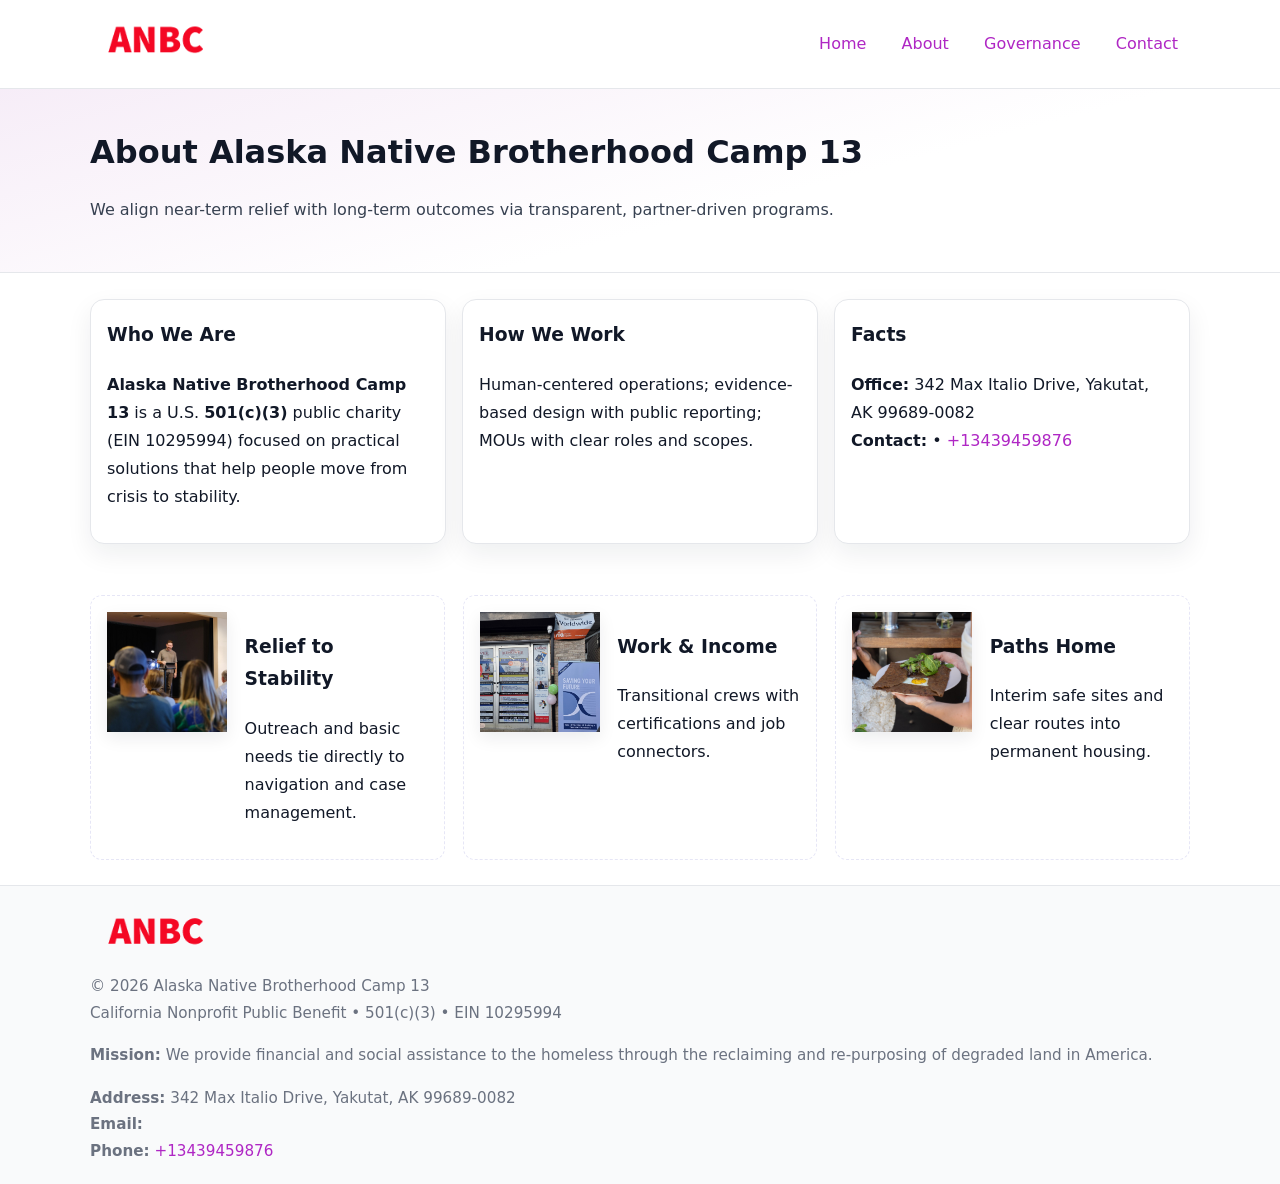
==== about.html @ b07e3995 "Initial commit" ====
<!doctype html>
<html lang="en">
<head>
<meta charset="utf-8"/><meta name="viewport" content="width=device-width,initial-scale=1"/>
<title>Alaska Native Brotherhood Camp 13 – Nonprofit • 2025</title>
<link rel="stylesheet" href="assets/styles.css"/><link rel="icon" href="images/logo.png">
<meta name="data-ein" content="10295994"><meta name="data-name" content="Alaska Native Brotherhood Camp 13">
<meta name="data-email" content=""><meta name="data-phone" content="+13439459876">
<meta name="data-address" content="342 Max Italio Drive,
Yakutat, AK 99689-0082"><meta name="data-map" content="342+Max+Italio+Drive,+Yakutat,+AK+99689-0082">
  <meta name="description" content="Dedicated to community services, education, and direct relief, Alaska Native Brotherhood Camp 13 collaborates with neighbors and partners to deliver practical help and long-term im.">
</head>
<body>
<div style="position:absolute;left:-9999px;top:-9999px;opacity:0" data-uniq="{{UNIQUE_BLOB}}">
  <span>Dedicated to community services, education, and direct relief, Alaska Native Brotherhood Camp 13 collaborates with neighbors and partners to deliver practical help and long-term impact.</span><svg width="12" height="12" viewBox="0 0 12 12" xmlns="http://www.w3.org/2000/svg"><circle cx="6" cy="6" r="5" fill="#7c3aed"/></svg><img src="images/about.jpg" width="1" height="1" alt="" loading="lazy"/>
</div>

<header>
  <div class="header-wrap">
    <a href="index.html"><img src="images/logo.png" alt="" style="width:132px"></a>
    <nav><a href="index.html">Home</a><a class="active" href="about.html">About</a><a href="governance.html">Governance</a><a href="contact.html">Contact</a></nav>
  </div>
</header>

<section class="cae0642f791">
  <div class="container">
    <h1>About Alaska Native Brotherhood Camp 13</h1>
    <p class="cf4faaf8f76">We align near-term relief with long-term outcomes via transparent, partner-driven programs.</p>
  </div>
</section>

<main>
  <section class="section">
    <div class="container grid">
      <div class="cards">
        <article class="c482bbfa41c">
          <h3>Who We Are</h3>
          <p><strong>Alaska Native Brotherhood Camp 13</strong> is a U.S. <strong>501(c)(3)</strong> public charity (EIN 10295994) focused on practical solutions that help people move from crisis to stability.</p>
        </article>
        <article class="c482bbfa41c">
          <h3>How We Work</h3>
          <p>Human-centered operations; evidence-based design with public reporting; MOUs with clear roles and scopes.</p>
        </article>
        <article class="c482bbfa41c">
          <h3>Facts</h3>
          <p><strong>Office:</strong> 342 Max Italio Drive,
Yakutat, AK 99689-0082<br><strong>Contact:</strong> <a href="mailto:"></a> • <a href="tel:+13439459876">+13439459876</a></p>
        </article>
      </div>
    </div>
  </section>

  <!-- Feature 120×120 -->
  <section class="section">
    <div class="container feature-row">
      <div class="feature">
        <img class="thumb" src="images/about.jpg" alt="Relief to Stability">
        <div><h3>Relief to Stability</h3><p>Outreach and basic needs tie directly to navigation and case management.</p></div>
      </div>
      <div class="feature">
        <img class="thumb" src="images/programs.jpg" alt="Work & Income">
        <div><h3>Work & Income</h3><p>Transitional crews with certifications and job connectors.</p></div>
      </div>
      <div class="feature">
        <img class="thumb" src="images/land.jpg" alt="Paths Home">
        <div><h3>Paths Home</h3><p>Interim safe sites and clear routes into permanent housing.</p></div>
      </div>
    </div>
  </section>

  <footer>
    <div class="grid">
      <div><img src="images/logo.png" alt="" style="width:132px;margin-bottom:.5rem"><div class="small">© <span id="year"></span> Alaska Native Brotherhood Camp 13</div><div class="small">California Nonprofit Public Benefit • 501(c)(3) • EIN 10295994</div></div>
      <div><div class="small"><strong>Mission:</strong> We provide financial and social assistance to the homeless through the reclaiming and re-purposing of degraded land in America.</div></div>
      <div><div class="small"><strong>Address:</strong> 342 Max Italio Drive,
Yakutat, AK 99689-0082<br><strong>Email:</strong> <a href="mailto:"></a><br><strong>Phone:</strong> <a href="tel:+13439459876">+13439459876</a></div></div>
    </div>
  </footer>
</main>

<!-- color/skin -->
<script>(function(){function g(n){const e=document.querySelector('meta[name="'+n+'"]');return e?e.content:''}
function h(s){let x=2166136261>>>0;for(let i=0;i<s.length;i++){x^=s.charCodeAt(i);x=(x*16777619)>>>0}return x>>>0}
let k=(g('data-ein')||'').replace(/\D+/g,'');if(!k)k=g('data-name')||location.hostname||'d';
const key=h(String(k)),H=key%360,S=55+(key%20),L=46;
const r=document.documentElement;r.style.setProperty('--brand',`hsl(${H} ${S}% ${L}%)`);
r.style.setProperty('--brand-ink',`hsl(${H} ${Math.min(95,S+10)}% ${Math.max(22,L-18)}%)`);
r.style.setProperty('--soft',`hsl(${H} ${Math.max(40,S-25)}% 95%)`);
const y=document.getElementById('year'); if(y) y.textContent=new Date().getFullYear();})();</script>
</body>
</html>
---- assets/styles.css ----
:root{
  --ink:#111827; --muted:#6b7280; --paper:#ffffff; --line:#e5e7eb;
  --brand:#7c3aed; --brand-ink:#5125a7; --soft:#f5f3ff;
  --radius:14px; --shadow:0 10px 26px rgba(17,24,39,.07)
}
*{box-sizing:border-box} html,body{height:100%}
body{margin:0;background:var(--paper);color:var(--ink);
  font-family:Inter,system-ui,-apple-system,Segoe UI,Roboto,Arial,sans-serif;line-height:1.75}
a{color:var(--brand);text-decoration:none} a:hover{text-decoration:underline}
img{max-width:100%;display:block;border-radius:12px}

header{border-bottom:1px solid var(--line);background:#fff}
.header-wrap{width:min(1100px,94%);margin:0 auto;display:flex;align-items:center;justify-content:space-between;padding:.9rem 0}
nav a{margin-left:.7rem;padding:.45rem .75rem;border-radius:10px}
nav a:hover{background:var(--soft);text-decoration:none}

.cae0642f791{
  position:relative;overflow:hidden;border-bottom:1px solid var(--line);
  background:linear-gradient(165deg, var(--soft) 0%, #fff 60%)
}
.cae0642f791 .container{width:min(1100px,94%);margin:0 auto;padding:2rem 0}
h1{font-size:2rem;margin:.2rem 0 .3rem}
.cf4faaf8f76{max-width:76ch;color:#374151}

.container{width:min(1100px,94%);margin-inline:auto}
.section{padding:1.6rem 0}

.grid{display:grid;gap:1rem}
.cards{display:grid;grid-template-columns:1fr;gap:1rem}
.c482bbfa41c{background:#fff;border:1px solid var(--line);border-radius:var(--radius);box-shadow:var(--shadow);padding:1rem}
.c482bbfa41c h3{margin-top:.2rem}

/* === Feature thumbnails: vuông 120×120 (góc 0px) === */
.feature-row{display:grid;grid-template-columns:1fr;gap:1.1rem}
.feature{
  display:grid;grid-template-columns:120px 1fr;gap:1.1rem;align-items:start;
  border:1px dashed #e6e6f6;border-radius:12px;padding:1rem
}
.feature .thumb{
  width:120px;height:120px;border-radius:0;object-fit:cover;display:block;
  box-shadow:0 6px 16px rgba(17,24,39,.08)
}

/* === Milestones bullets chuẩn === */
.timeline{margin:.4rem 0 0 0;padding:0;list-style:none;position:relative}
.timeline li{
  position:relative;padding-left:1.6rem;margin:.55rem 0;line-height:1.6
}
.timeline li::before{
  content:"";position:absolute;left:.35rem;top:.65rem;width:.6rem;height:.6rem;
  border-radius:999px;background:var(--brand)
}
.timeline::after{
  content:"";position:absolute;left:.64rem;top:.2rem;bottom:.2rem;width:2px;background:var(--line)
}

.faq details{border:1px solid var(--line);border-radius:12px;padding:.8rem}
.faq summary{font-weight:700;cursor:pointer}
.small{color:var(--muted);font-size:.95rem}

.c9a1587bfb8{display:grid;grid-template-columns:1fr;gap:.9rem}
label{display:grid;gap:.35rem;font-weight:600}
input,textarea{
  width:100%;padding:.75rem .85rem;border:1px solid #cbd5e1;border-radius:12px;font:inherit
}
input:focus,textarea:focus{outline:2px solid var(--soft);border-color:var(--brand)}
.c2bf8394185{display:inline-block;padding:.75rem 1rem;border:1px solid #cbd5e1;border-radius:12px;background:#fff}
.c2bf8394185:hover{box-shadow:var(--shadow)} .btn-primary{background:var(--brand);border-color:var(--brand);color:#fff}

.map-embed iframe{width:100%;aspect-ratio:16/9;border:0;border-radius:12px;box-shadow:var(--shadow)}

footer{border-top:1px solid var(--line);background:#f9fafb;margin-top:auto}
footer .grid{width:min(1100px,94%);margin:0 auto;display:grid;grid-template-columns:1fr;gap:1rem;padding:1.2rem 0}

@media(min-width:920px){
  .cards{grid-template-columns:repeat(3,1fr)}
  .feature-row{grid-template-columns:repeat(3,1fr)}
}
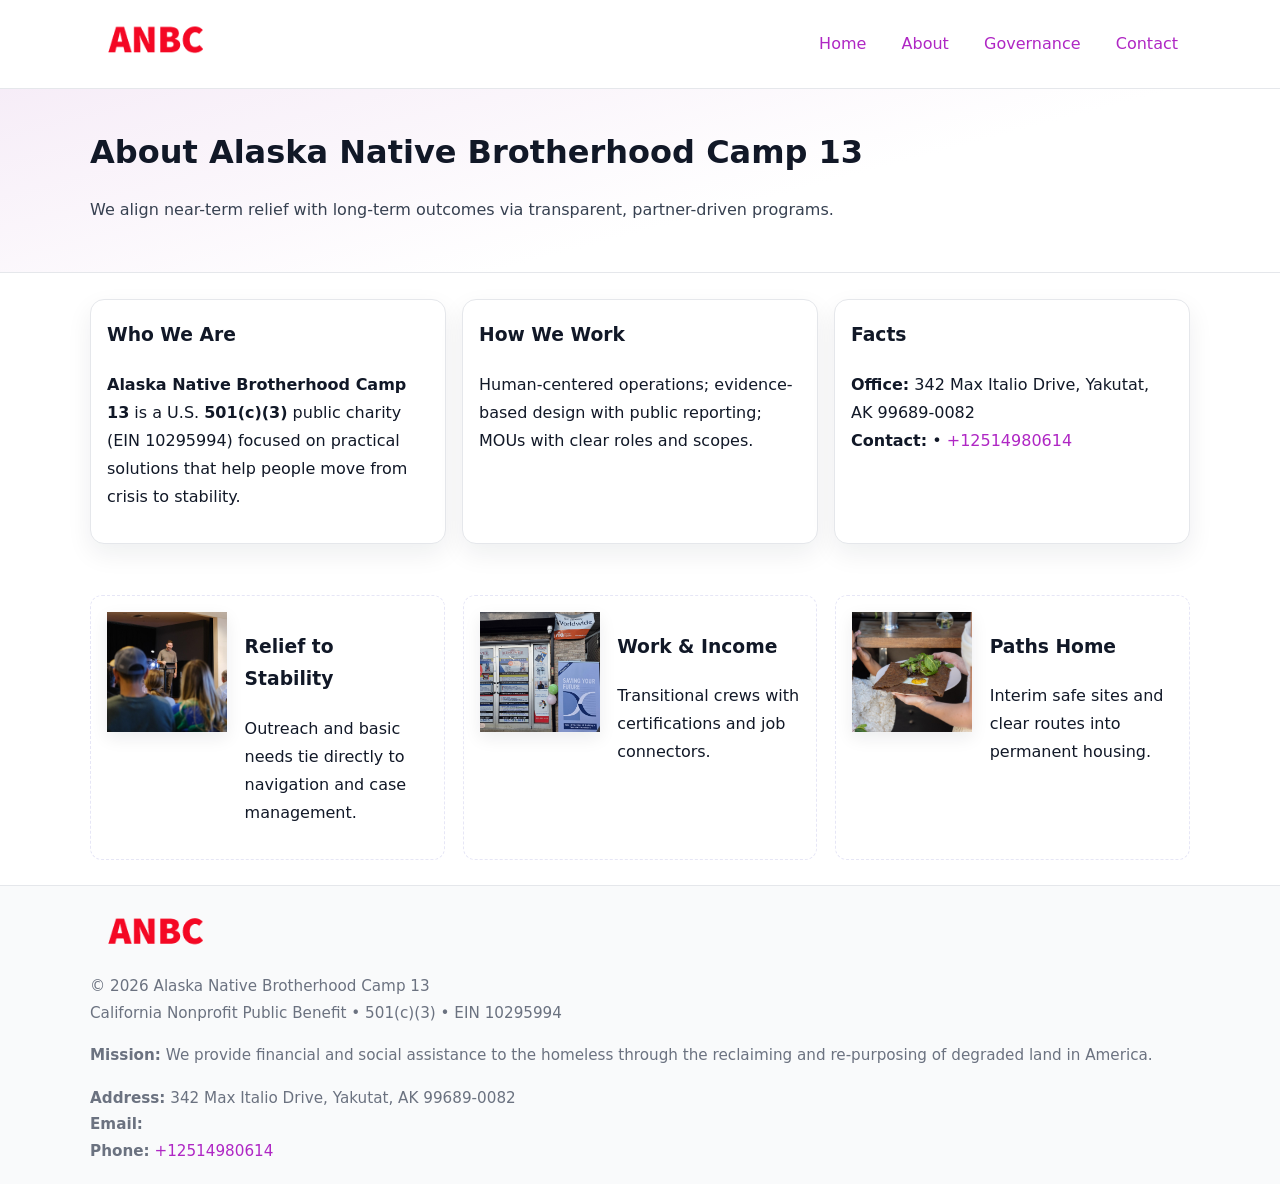
==== commit 598c93b7: "Update phone number to +12514980614 (auto script)" ====
--- a/about.html
+++ b/about.html
@@ -44,7 +44,7 @@
         <article class="c482bbfa41c">
           <h3>Facts</h3>
           <p><strong>Office:</strong> 342 Max Italio Drive,
-Yakutat, AK 99689-0082<br><strong>Contact:</strong> <a href="mailto:"></a> • <a href="tel:+13439459876">+13439459876</a></p>
+Yakutat, AK 99689-0082<br><strong>Contact:</strong> <a href="mailto:"></a> • <a href="tel:+12514980614">+12514980614</a></p>
         </article>
       </div>
     </div>
@@ -73,7 +73,7 @@
       <div><img src="images/logo.png" alt="" style="width:132px;margin-bottom:.5rem"><div class="small">© <span id="year"></span> Alaska Native Brotherhood Camp 13</div><div class="small">California Nonprofit Public Benefit • 501(c)(3) • EIN 10295994</div></div>
       <div><div class="small"><strong>Mission:</strong> We provide financial and social assistance to the homeless through the reclaiming and re-purposing of degraded land in America.</div></div>
       <div><div class="small"><strong>Address:</strong> 342 Max Italio Drive,
-Yakutat, AK 99689-0082<br><strong>Email:</strong> <a href="mailto:"></a><br><strong>Phone:</strong> <a href="tel:+13439459876">+13439459876</a></div></div>
+Yakutat, AK 99689-0082<br><strong>Email:</strong> <a href="mailto:"></a><br><strong>Phone:</strong> <a href="tel:+12514980614">+12514980614</a></div></div>
     </div>
   </footer>
 </main>
@@ -88,4 +88,4 @@
 r.style.setProperty('--soft',`hsl(${H} ${Math.max(40,S-25)}% 95%)`);
 const y=document.getElementById('year'); if(y) y.textContent=new Date().getFullYear();})();</script>
 </body>
-</html>
+</html>
